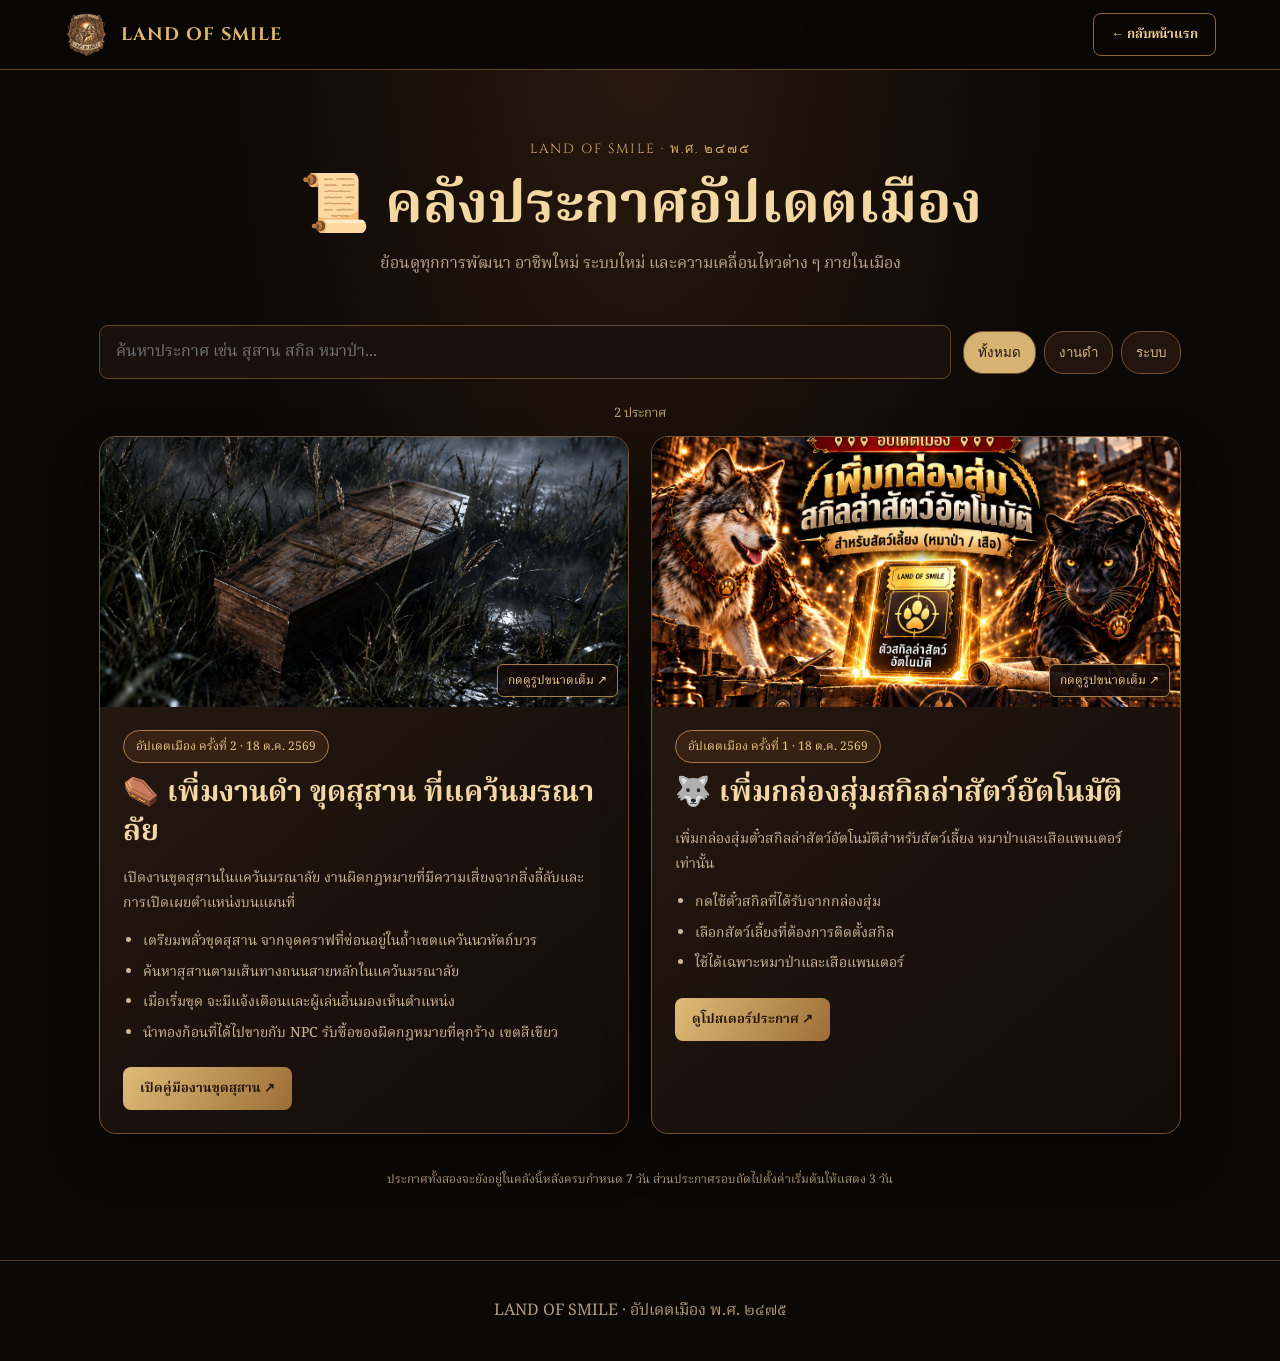
==== city-updates.html @ 9a122b2c "Add files via upload" ====
<!doctype html><html lang="th"><head><meta charset="UTF-8"><meta name="viewport" content="width=device-width,initial-scale=1.0"><title>Land of Smile | คลังประกาศอัปเดตเมือง</title><meta name="description" content="รวมข่าวอัปเดตเมือง Land of Smile และประกาศย้อนหลัง"><link rel="preconnect" href="https://fonts.googleapis.com"><link rel="preconnect" href="https://fonts.gstatic.com" crossorigin><link href="https://fonts.googleapis.com/css2?family=Cinzel:wght@600;700&family=Noto+Serif+Thai:wght@400;500;600;700&display=swap" rel="stylesheet"><style>
:root{--bg:#0a0706;--gold:#e2b76b;--cream:#f0dfbf;--muted:#bca78b;--line:#614324}*{box-sizing:border-box}html{scroll-behavior:smooth}body{margin:0;background:radial-gradient(ellipse at 50% 0,#2a190e,#0b0806 48%);color:var(--cream);font-family:"Noto Serif Thai",serif;line-height:1.75}a{text-decoration:none;color:inherit}header{position:sticky;top:0;z-index:10;display:flex;justify-content:space-between;align-items:center;gap:12px;padding:12px 5vw;background:rgba(10,7,5,.95);border-bottom:1px solid var(--line);backdrop-filter:blur(10px)}.brand{display:flex;align-items:center;gap:12px;color:var(--gold);font:700 18px Cinzel,serif;letter-spacing:1px}.brand img{width:45px;height:45px;object-fit:contain}.btn{display:inline-flex;align-items:center;justify-content:center;min-height:43px;padding:9px 17px;background:linear-gradient(120deg,#dfbb79,#9d6e36);color:#25160b;font:700 13px "Noto Serif Thai",serif;border:0;border-radius:8px;cursor:pointer}.btn-outline{border:1px solid #88673f;color:#eccd93;background:transparent}.hero{text-align:center;padding:65px 5vw 32px}.hero small{color:#d5aa69;letter-spacing:2px;font-family:Cinzel,serif}.hero h1{font-size:clamp(31px,5vw,57px);line-height:1.25;margin:8px 0;color:#f3d8a2}.hero p{max-width:850px;color:var(--muted);margin:auto}.wrap{max-width:1130px;margin:auto;padding:0 24px 70px}.tools{display:flex;gap:12px;align-items:center;justify-content:space-between;flex-wrap:wrap;margin:15px 0 24px}.tools input{flex:1;min-width:200px;padding:12px 16px;border:1px solid #61452a;border-radius:9px;background:#1a110d;color:#ecd8ae;font:inherit}.chips{display:flex;gap:8px}.chips button{border:1px solid #735235;color:#d3b58a;border-radius:20px;background:#21150e;padding:10px 14px;cursor:pointer}.chips button.active{background:#d7b373;color:#201309}.post-grid{display:grid;grid-template-columns:repeat(2,minmax(0,1fr));gap:22px}.post{background:linear-gradient(140deg,#2a1b12,#120c09);border:1px solid #72512d;border-radius:17px;overflow:hidden;box-shadow:0 22px 45px #0006}.post[hidden]{display:none!important}.post img{display:block;width:100%;height:270px;object-fit:cover}.post.portrait img{object-position:center 22%}.post .body{padding:23px}.tag{display:inline-flex;padding:5px 12px;border:1px solid #a77c4a;background:#5e391858;color:#e9c78b;border-radius:99px;font-size:12px}.post h2{margin:11px 0 7px;font-size:clamp(22px,3vw,29px);line-height:1.35;color:#f2d6a3}.post p{color:#cbb69a;font-size:14px}.post ul{padding-left:20px;color:#cfb899;font-size:14px}.post li{margin-bottom:6px}.post .btn{margin-top:8px}.post .small{font-size:12px;color:#a38c6f}.status{margin-bottom:10px;color:#bea27d;text-align:center;font-size:13px}.message{border:1px solid #62462b;padding:22px;text-align:center;color:#b8a080;border-radius:12px}.note{max-width:770px;margin:35px auto 0;text-align:center;color:#a99677;font-size:12px}footer{text-align:center;border-top:1px solid #523922;color:#b09a7a;padding:36px}.photo-link{position:relative;display:block}.photo-link:after{content:'กดดูรูปขนาดเต็ม ↗';position:absolute;right:10px;bottom:10px;padding:5px 10px;background:#140c09e6;border:1px solid #a17e45;border-radius:6px;color:#efcf92;font-size:12px}@media(max-width:760px){.post-grid{grid-template-columns:1fr}.post img{height:220px}header{flex-wrap:wrap}.hero{padding-top:35px}.wrap{padding:0 14px 50px}}
</style></head><body>
<header><a class="brand" href="index.html"><img src="logo.png" alt="Land of Smile">LAND OF SMILE</a><a class="btn btn-outline" href="index.html#updates">← กลับหน้าแรก</a></header>
<section class="hero"><small>LAND OF SMILE · พ.ศ. ๒๔๗๕</small><h1>📜 คลังประกาศอัปเดตเมือง</h1><p>ย้อนดูทุกการพัฒนา อาชีพใหม่ ระบบใหม่ และความเคลื่อนไหวต่าง ๆ ภายในเมือง</p></section>
<main class="wrap"><div class="tools"><input id="citySearch" aria-label="ค้นหาประกาศ" placeholder="ค้นหาประกาศ เช่น สุสาน สกิล หมาป่า..."><div class="chips"><button class="active" data-filter="all">ทั้งหมด</button><button data-filter="illegal">งานดำ</button><button data-filter="system">ระบบ</button></div></div><div class="status" id="results">2 ประกาศ</div>
<div class="post-grid" id="posts">
<article class="post" data-type="illegal" id="post-2"><a class="photo-link" href="city-update-2.jpg" target="_blank" rel="noopener noreferrer"><img src="city-update-2.jpg" alt="โลงศพในทุ่งหญ้ายามค่ำคืน" loading="lazy"></a><div class="body"><span class="tag">อัปเดตเมือง ครั้งที่ 2 · 18 ต.ค. 2569</span><h2>⚰️ เพิ่มงานดำ ขุดสุสาน ที่แคว้นมรณาลัย</h2><p>เปิดงานขุดสุสานในแคว้นมรณาลัย งานผิดกฎหมายที่มีความเสี่ยงจากสิ่งลี้ลับและการเปิดเผยตำแหน่งบนแผนที่</p><ul><li>เตรียมพลั่วขุดสุสาน จากจุดคราฟที่ซ่อนอยู่ในถ้ำเขตแคว้นนวหัตถ์บวร</li><li>ค้นหาสุสานตามเส้นทางถนนสายหลักในแคว้นมรณาลัย</li><li>เมื่อเริ่มขุด จะมีแจ้งเตือนและผู้เล่นอื่นมองเห็นตำแหน่ง</li><li>นำทองก้อนที่ได้ไปขายกับ NPC รับซื้อของผิดกฎหมายที่คุกร้าง เขตสีเขียว</li></ul><a class="btn" href="land-of-smile-guide.html#jobs/illegal">เปิดคู่มืองานขุดสุสาน ↗</a></div></article>
<article class="post portrait" data-type="system" id="post-1"><a class="photo-link" href="city-update-1.jpg" target="_blank" rel="noopener noreferrer"><img src="city-update-1.jpg" alt="โปสเตอร์สกิลล่าสัตว์อัตโนมัติหมาป่าและเสือแพนเตอร์" loading="lazy"></a><div class="body"><span class="tag">อัปเดตเมือง ครั้งที่ 1 · 18 ต.ค. 2569</span><h2>🐺 เพิ่มกล่องสุ่มสกิลล่าสัตว์อัตโนมัติ</h2><p>เพิ่มกล่องสุ่มตั๋วสกิลล่าสัตว์อัตโนมัติสำหรับสัตว์เลี้ยง หมาป่าและเสือแพนเตอร์เท่านั้น</p><ul><li>กดใช้ตั๋วสกิลที่ได้รับจากกล่องสุ่ม</li><li>เลือกสัตว์เลี้ยงที่ต้องการติดตั้งสกิล</li><li>ใช้ได้เฉพาะหมาป่าและเสือแพนเตอร์</li></ul><a class="btn" href="city-update-1.jpg" target="_blank" rel="noopener noreferrer">ดูโปสเตอร์ประกาศ ↗</a></div></article>
</div><p class="note">ประกาศทั้งสองจะยังอยู่ในคลังนี้หลังครบกำหนด 7 วัน ส่วนประกาศรอบถัดไปตั้งค่าเริ่มต้นให้แสดง 3 วัน</p></main>
<footer>LAND OF SMILE · อัปเดตเมือง พ.ศ. ๒๔๗๕</footer>
<script>
const input=document.getElementById('citySearch');let filter='all';const posts=Array.from(document.querySelectorAll('.post'));const chips=Array.from(document.querySelectorAll('.chips button'));function applyCityFilter(){let n=0;const q=input.value.trim().toLowerCase();for(const p of posts){const show=(filter==='all'||p.dataset.type===filter)&&p.innerText.toLowerCase().includes(q);p.hidden=!show;if(show)n++;}document.getElementById('results').textContent=`พบ ${n} ประกาศ`;}input.addEventListener('input',applyCityFilter);chips.forEach(b=>b.addEventListener('click',()=>{chips.forEach(x=>x.classList.remove('active'));b.classList.add('active');filter=b.dataset.filter;applyCityFilter()}));
</script></body></html>
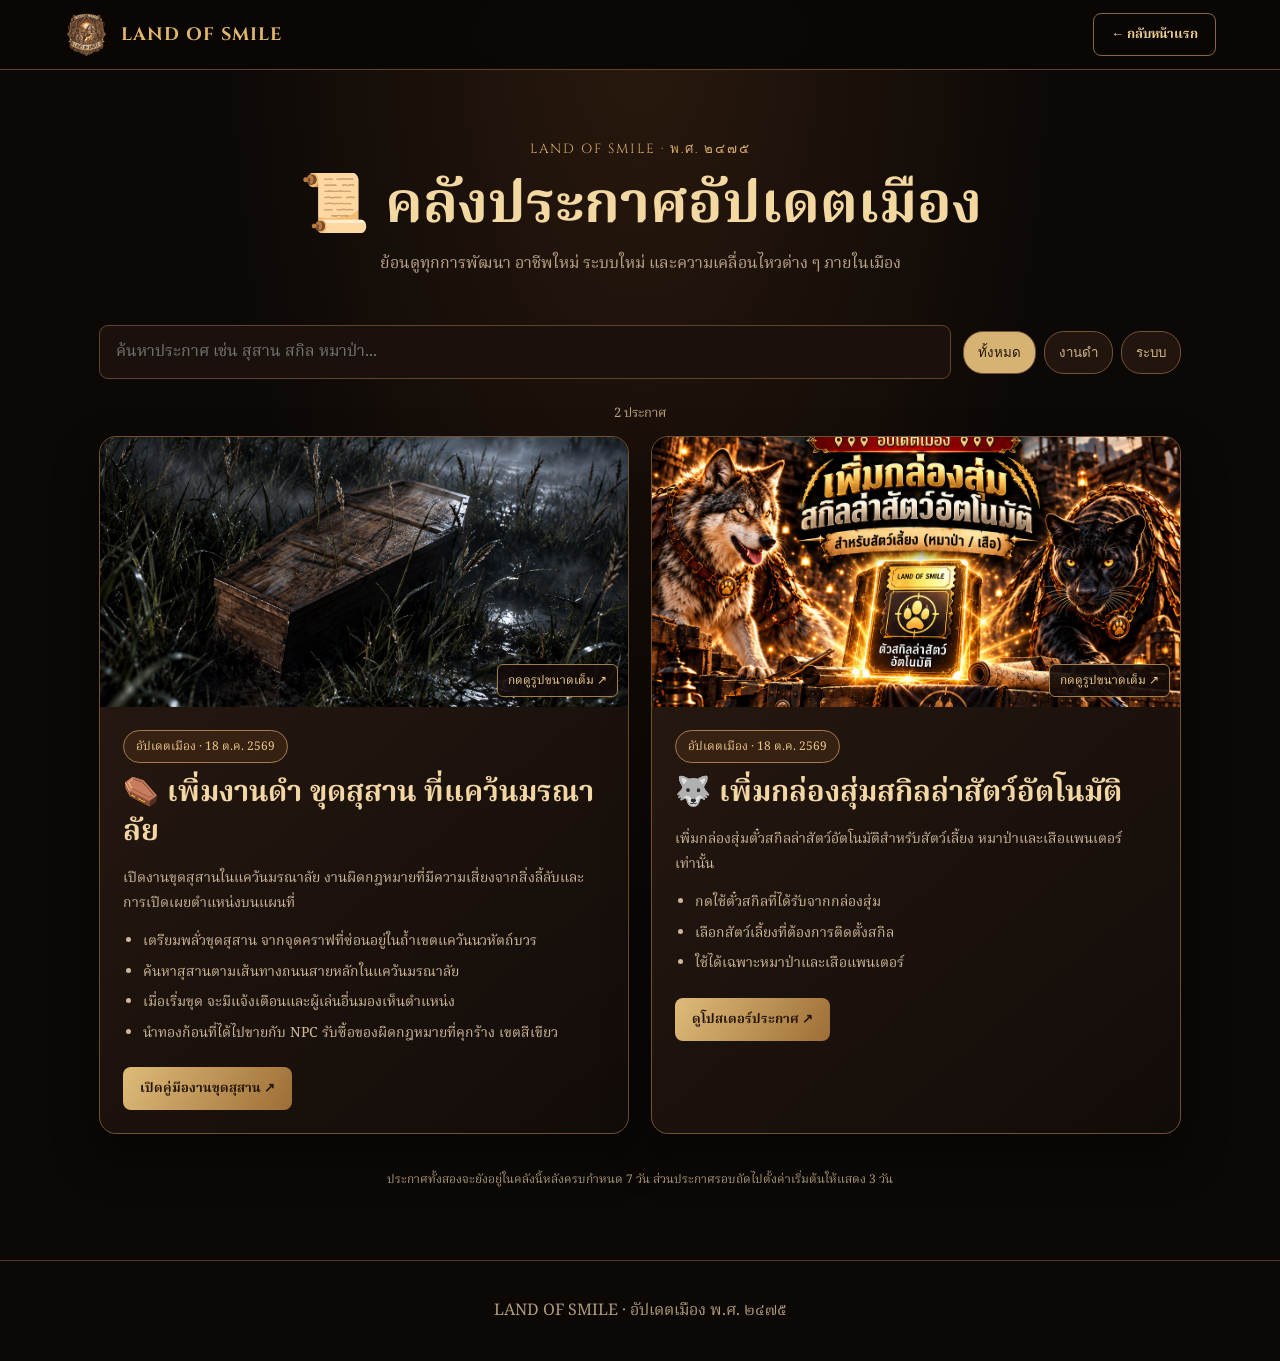
==== commit ebf88dbd: "Add files via upload" ====
--- a/city-updates.html
+++ b/city-updates.html
@@ -5,8 +5,8 @@
 <section class="hero"><small>LAND OF SMILE · พ.ศ. ๒๔๗๕</small><h1>📜 คลังประกาศอัปเดตเมือง</h1><p>ย้อนดูทุกการพัฒนา อาชีพใหม่ ระบบใหม่ และความเคลื่อนไหวต่าง ๆ ภายในเมือง</p></section>
 <main class="wrap"><div class="tools"><input id="citySearch" aria-label="ค้นหาประกาศ" placeholder="ค้นหาประกาศ เช่น สุสาน สกิล หมาป่า..."><div class="chips"><button class="active" data-filter="all">ทั้งหมด</button><button data-filter="illegal">งานดำ</button><button data-filter="system">ระบบ</button></div></div><div class="status" id="results">2 ประกาศ</div>
 <div class="post-grid" id="posts">
-<article class="post" data-type="illegal" id="post-2"><a class="photo-link" href="city-update-2.jpg" target="_blank" rel="noopener noreferrer"><img src="city-update-2.jpg" alt="โลงศพในทุ่งหญ้ายามค่ำคืน" loading="lazy"></a><div class="body"><span class="tag">อัปเดตเมือง ครั้งที่ 2 · 18 ต.ค. 2569</span><h2>⚰️ เพิ่มงานดำ ขุดสุสาน ที่แคว้นมรณาลัย</h2><p>เปิดงานขุดสุสานในแคว้นมรณาลัย งานผิดกฎหมายที่มีความเสี่ยงจากสิ่งลี้ลับและการเปิดเผยตำแหน่งบนแผนที่</p><ul><li>เตรียมพลั่วขุดสุสาน จากจุดคราฟที่ซ่อนอยู่ในถ้ำเขตแคว้นนวหัตถ์บวร</li><li>ค้นหาสุสานตามเส้นทางถนนสายหลักในแคว้นมรณาลัย</li><li>เมื่อเริ่มขุด จะมีแจ้งเตือนและผู้เล่นอื่นมองเห็นตำแหน่ง</li><li>นำทองก้อนที่ได้ไปขายกับ NPC รับซื้อของผิดกฎหมายที่คุกร้าง เขตสีเขียว</li></ul><a class="btn" href="land-of-smile-guide.html#jobs/illegal">เปิดคู่มืองานขุดสุสาน ↗</a></div></article>
-<article class="post portrait" data-type="system" id="post-1"><a class="photo-link" href="city-update-1.jpg" target="_blank" rel="noopener noreferrer"><img src="city-update-1.jpg" alt="โปสเตอร์สกิลล่าสัตว์อัตโนมัติหมาป่าและเสือแพนเตอร์" loading="lazy"></a><div class="body"><span class="tag">อัปเดตเมือง ครั้งที่ 1 · 18 ต.ค. 2569</span><h2>🐺 เพิ่มกล่องสุ่มสกิลล่าสัตว์อัตโนมัติ</h2><p>เพิ่มกล่องสุ่มตั๋วสกิลล่าสัตว์อัตโนมัติสำหรับสัตว์เลี้ยง หมาป่าและเสือแพนเตอร์เท่านั้น</p><ul><li>กดใช้ตั๋วสกิลที่ได้รับจากกล่องสุ่ม</li><li>เลือกสัตว์เลี้ยงที่ต้องการติดตั้งสกิล</li><li>ใช้ได้เฉพาะหมาป่าและเสือแพนเตอร์</li></ul><a class="btn" href="city-update-1.jpg" target="_blank" rel="noopener noreferrer">ดูโปสเตอร์ประกาศ ↗</a></div></article>
+<article class="post" data-type="illegal" id="post-2"><a class="photo-link" href="city-update-2.jpg" target="_blank" rel="noopener noreferrer"><img src="city-update-2.jpg" alt="โลงศพในทุ่งหญ้ายามค่ำคืน" loading="lazy"></a><div class="body"><span class="tag">อัปเดตเมือง · 18 ต.ค. 2569</span><h2>⚰️ เพิ่มงานดำ ขุดสุสาน ที่แคว้นมรณาลัย</h2><p>เปิดงานขุดสุสานในแคว้นมรณาลัย งานผิดกฎหมายที่มีความเสี่ยงจากสิ่งลี้ลับและการเปิดเผยตำแหน่งบนแผนที่</p><ul><li>เตรียมพลั่วขุดสุสาน จากจุดคราฟที่ซ่อนอยู่ในถ้ำเขตแคว้นนวหัตถ์บวร</li><li>ค้นหาสุสานตามเส้นทางถนนสายหลักในแคว้นมรณาลัย</li><li>เมื่อเริ่มขุด จะมีแจ้งเตือนและผู้เล่นอื่นมองเห็นตำแหน่ง</li><li>นำทองก้อนที่ได้ไปขายกับ NPC รับซื้อของผิดกฎหมายที่คุกร้าง เขตสีเขียว</li></ul><a class="btn" href="land-of-smile-guide.html#jobs/illegal">เปิดคู่มืองานขุดสุสาน ↗</a></div></article>
+<article class="post portrait" data-type="system" id="post-1"><a class="photo-link" href="city-update-1.jpg" target="_blank" rel="noopener noreferrer"><img src="city-update-1.jpg" alt="โปสเตอร์สกิลล่าสัตว์อัตโนมัติหมาป่าและเสือแพนเตอร์" loading="lazy"></a><div class="body"><span class="tag">อัปเดตเมือง · 18 ต.ค. 2569</span><h2>🐺 เพิ่มกล่องสุ่มสกิลล่าสัตว์อัตโนมัติ</h2><p>เพิ่มกล่องสุ่มตั๋วสกิลล่าสัตว์อัตโนมัติสำหรับสัตว์เลี้ยง หมาป่าและเสือแพนเตอร์เท่านั้น</p><ul><li>กดใช้ตั๋วสกิลที่ได้รับจากกล่องสุ่ม</li><li>เลือกสัตว์เลี้ยงที่ต้องการติดตั้งสกิล</li><li>ใช้ได้เฉพาะหมาป่าและเสือแพนเตอร์</li></ul><a class="btn" href="city-update-1.jpg" target="_blank" rel="noopener noreferrer">ดูโปสเตอร์ประกาศ ↗</a></div></article>
 </div><p class="note">ประกาศทั้งสองจะยังอยู่ในคลังนี้หลังครบกำหนด 7 วัน ส่วนประกาศรอบถัดไปตั้งค่าเริ่มต้นให้แสดง 3 วัน</p></main>
 <footer>LAND OF SMILE · อัปเดตเมือง พ.ศ. ๒๔๗๕</footer>
 <script>
